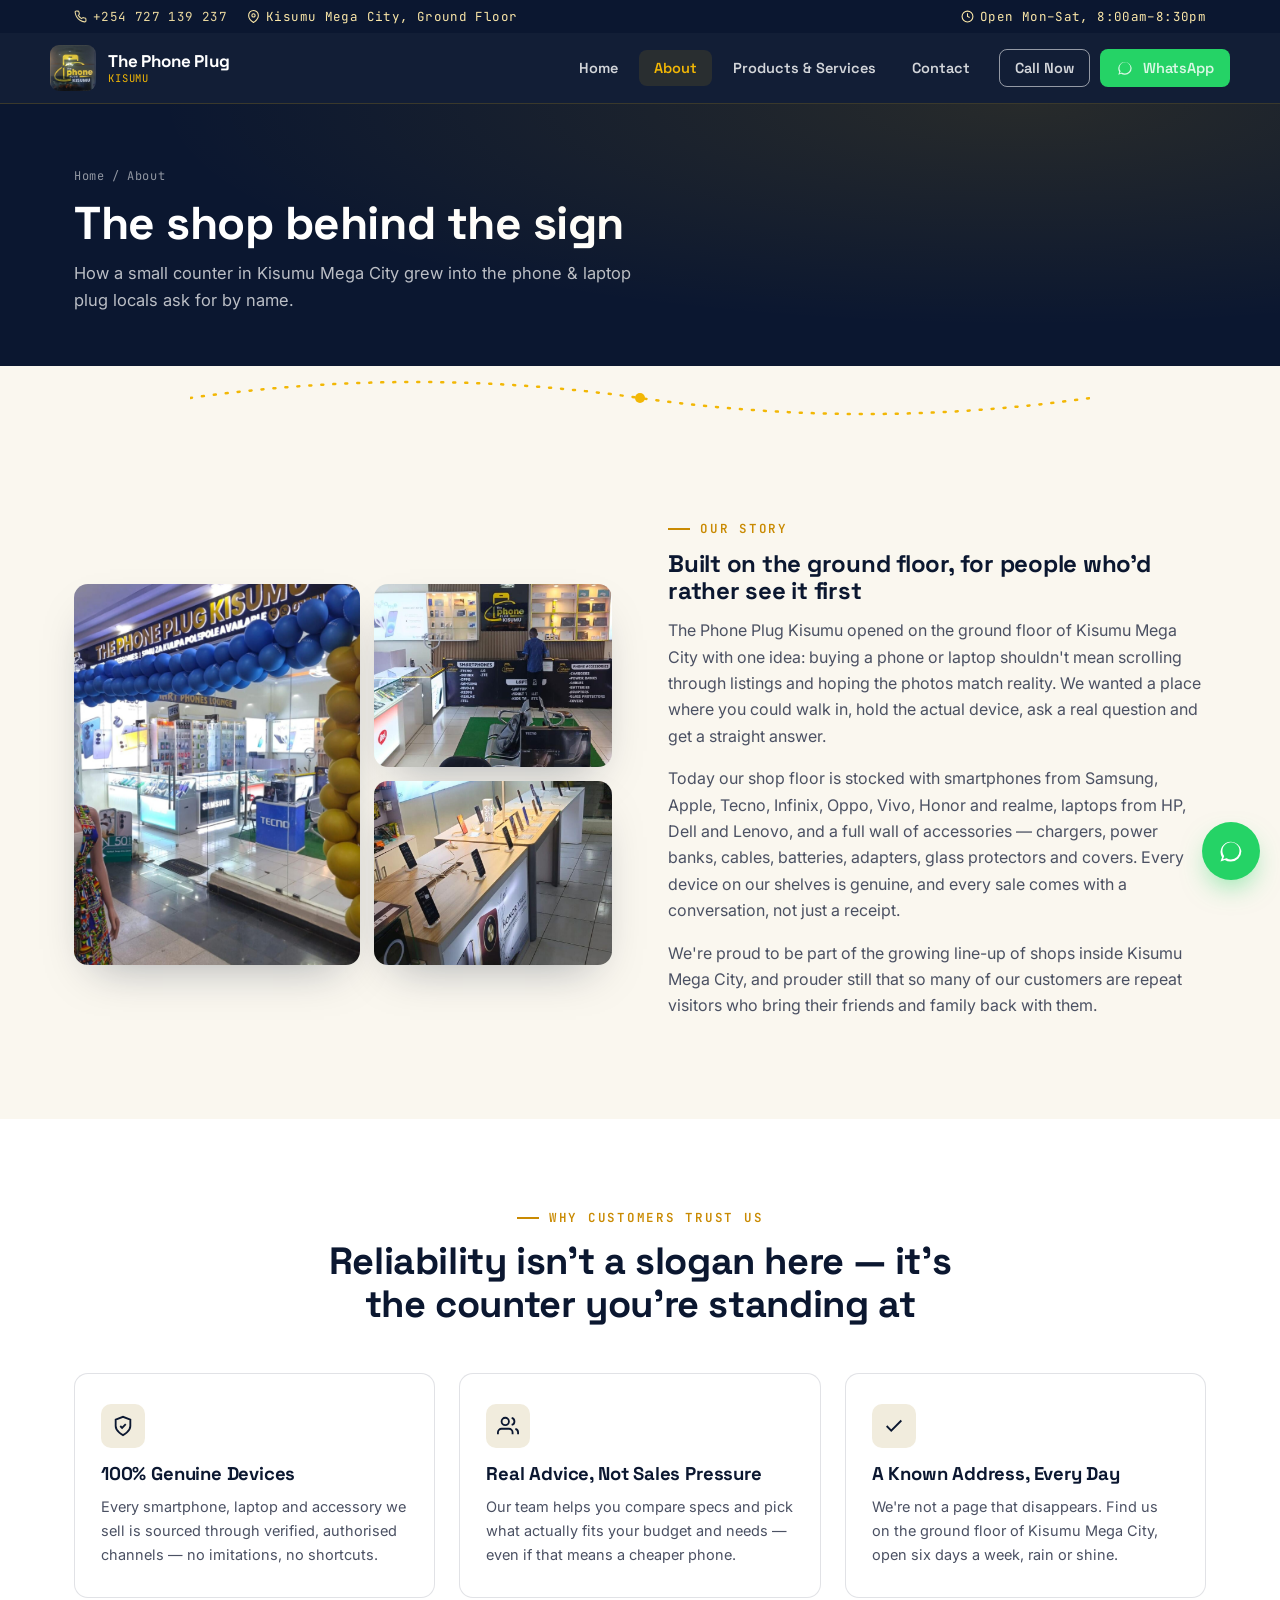
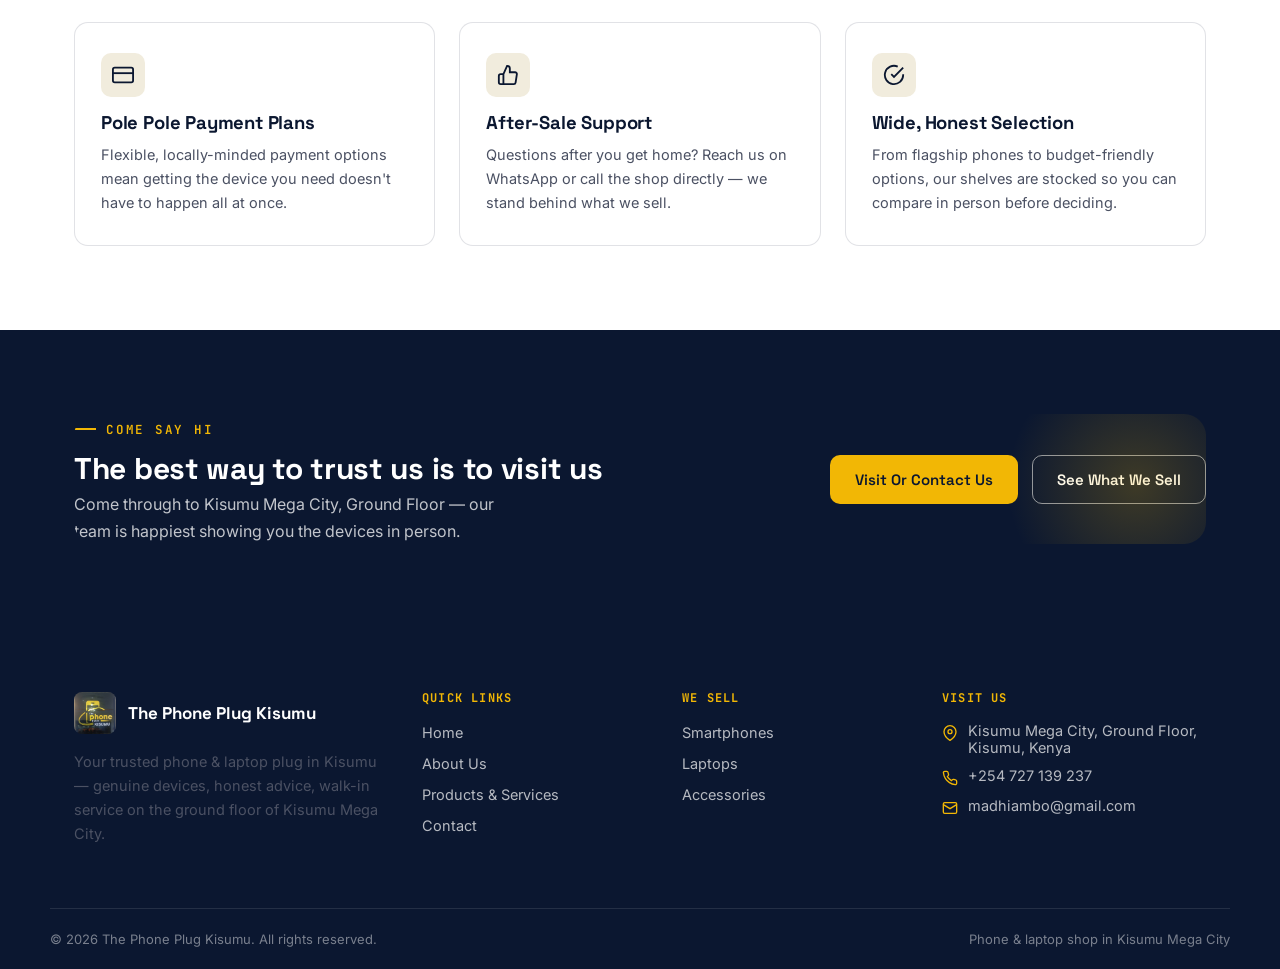
==== thephoneplugkisumu/about.html @ caa9b865 "Add files via upload" ====
<!DOCTYPE html>
<html lang="en">
<head>
<meta charset="UTF-8">
<meta name="viewport" content="width=device-width, initial-scale=1.0">
<title>About Us | The Phone Plug Kisumu</title>
<meta name="description" content="Learn about The Phone Plug Kisumu — a trusted, walk-in phone and laptop shop on the ground floor of Kisumu Mega City, known for genuine devices and honest service.">
<link rel="icon" href="images/logo.jpg">
<link rel="stylesheet" href="css/styles.css">
</head>
<body>

<div class="topbar">
  <div class="container">
    <div class="topbar-links">
      <a href="tel:+254727139237" class="topbar-item">
        <svg viewBox="0 0 24 24" fill="none" stroke="currentColor" stroke-width="2"><path d="M22 16.92v3a2 2 0 0 1-2.18 2 19.79 19.79 0 0 1-8.63-3.07 19.5 19.5 0 0 1-6-6 19.79 19.79 0 0 1-3.07-8.67A2 2 0 0 1 4.11 2h3a2 2 0 0 1 2 1.72c.12.9.34 1.79.65 2.65a2 2 0 0 1-.45 2.11L8.09 9.91a16 16 0 0 0 6 6l1.43-1.22a2 2 0 0 1 2.11-.45c.86.31 1.75.53 2.65.65A2 2 0 0 1 22 16.92z"/></svg>
        +254 727 139 237
      </a>
      <span class="topbar-item">
        <svg viewBox="0 0 24 24" fill="none" stroke="currentColor" stroke-width="2"><path d="M21 10c0 7-9 13-9 13s-9-6-9-13a9 9 0 0 1 18 0z"/><circle cx="12" cy="10" r="3"/></svg>
        Kisumu Mega City, Ground Floor
      </span>
    </div>
    <div class="topbar-links">
      <span class="topbar-item">
        <svg viewBox="0 0 24 24" fill="none" stroke="currentColor" stroke-width="2"><circle cx="12" cy="12" r="10"/><polyline points="12 6 12 12 16 14"/></svg>
        Open Mon–Sat, 8:00am–8:30pm
      </span>
    </div>
  </div>
</div>

<header class="site-header">
  <div class="container nav-wrap">
    <a href="index.html" class="brand">
      <img src="images/logo.jpg" alt="The Phone Plug Kisumu logo">
      <span class="brand-text">
        <strong>The Phone Plug</strong>
        <span>Kisumu</span>
      </span>
    </a>
    <nav class="main-nav">
      <a href="index.html">Home</a>
      <a href="about.html" class="active">About</a>
      <a href="products.html">Products &amp; Services</a>
      <a href="contact.html">Contact</a>
      <div class="nav-cta">
        <a href="tel:+254727139237" class="btn btn-outline btn-sm">Call Now</a>
        <a href="https://wa.me/254727139237?text=Hello%20The%20Phone%20Plug%20Kisumu%2C%20I%27d%20like%20to%20know%20more" class="btn btn-whatsapp btn-sm" target="_blank" rel="noopener">
          <svg viewBox="0 0 24 24" fill="currentColor"><path d="M17.6 6.32A8.86 8.86 0 0 0 12 4a8.9 8.9 0 0 0-7.7 13.36L3 21l3.75-1.28A8.9 8.9 0 0 0 12 21a8.9 8.9 0 0 0 8.9-8.9 8.86 8.86 0 0 0-3.3-5.78zM12 19.3a7.3 7.3 0 0 1-3.73-1.02l-.27-.16-2.78.95.93-2.7-.18-.28A7.34 7.34 0 1 1 19.3 12 7.35 7.35 0 0 1 12 19.3z"/></svg>
          WhatsApp
        </a>
      </div>
    </nav>
    <button class="nav-toggle" aria-label="Toggle menu" aria-expanded="false">
      <svg viewBox="0 0 24 24" fill="none" stroke="currentColor" stroke-width="2"><line x1="3" y1="6" x2="21" y2="6"/><line x1="3" y1="12" x2="21" y2="12"/><line x1="3" y1="18" x2="21" y2="18"/></svg>
    </button>
  </div>
</header>

<div class="page-hero">
  <div class="container">
    <div class="breadcrumb"><a href="index.html">Home</a> / About</div>
    <h1>The shop behind the sign</h1>
    <p>How a small counter in Kisumu Mega City grew into the phone &amp; laptop plug locals ask for by name.</p>
  </div>
</div>

<div class="cable-divider" aria-hidden="true">
  <svg viewBox="0 0 900 64" preserveAspectRatio="none">
    <path class="wire" d="M0 32 Q225 0 450 32 T900 32"/>
    <circle class="node" cx="450" cy="32" r="5"/>
  </svg>
</div>

<!-- ============ OUR STORY ============ -->
<section class="section-cream">
  <div class="container story-grid">
    <div class="story-photos">
      <img class="tall" src="images/hero-13.jpg" alt="The Phone Plug Kisumu storefront in Kisumu Mega City">
      <img class="short" src="images/shop-16.jpg" alt="Staff member assisting a customer at the accessories counter">
      <img class="short" src="images/shop-4.jpg" alt="Phone display counter with the latest Oppo models">
    </div>
    <div>
      <span class="eyebrow">Our Story</span>
      <h2>Built on the ground floor, for people who'd rather see it first</h2>
      <p>The Phone Plug Kisumu opened on the ground floor of Kisumu Mega City with one idea: buying a phone or laptop shouldn't mean scrolling through listings and hoping the photos match reality. We wanted a place where you could walk in, hold the actual device, ask a real question and get a straight answer.</p>
      <p>Today our shop floor is stocked with smartphones from Samsung, Apple, Tecno, Infinix, Oppo, Vivo, Honor and realme, laptops from HP, Dell and Lenovo, and a full wall of accessories — chargers, power banks, cables, batteries, adapters, glass protectors and covers. Every device on our shelves is genuine, and every sale comes with a conversation, not just a receipt.</p>
      <p>We're proud to be part of the growing line-up of shops inside Kisumu Mega City, and prouder still that so many of our customers are repeat visitors who bring their friends and family back with them.</p>
    </div>
  </div>
</section>

<!-- ============ WHY TRUST US ============ -->
<section class="section-white">
  <div class="container">
    <div class="section-head center">
      <span class="eyebrow" style="justify-content:center;">Why Customers Trust Us</span>
      <h2>Reliability isn't a slogan here — it's the counter you're standing at</h2>
    </div>
    <div class="trust-grid">
      <div class="trust-card">
        <div class="icon-box">
          <svg viewBox="0 0 24 24" fill="none" stroke="currentColor" stroke-width="2"><path d="M12 22s8-4 8-10V5l-8-3-8 3v7c0 6 8 10 8 10z"/><polyline points="9 12 11 14 15 10"/></svg>
        </div>
        <h3>100% Genuine Devices</h3>
        <p>Every smartphone, laptop and accessory we sell is sourced through verified, authorised channels — no imitations, no shortcuts.</p>
      </div>
      <div class="trust-card">
        <div class="icon-box">
          <svg viewBox="0 0 24 24" fill="none" stroke="currentColor" stroke-width="2"><path d="M17 21v-2a4 4 0 0 0-4-4H5a4 4 0 0 0-4 4v2"/><circle cx="9" cy="7" r="4"/><path d="M23 21v-2a4 4 0 0 0-3-3.87"/><path d="M16 3.13a4 4 0 0 1 0 7.75"/></svg>
        </div>
        <h3>Real Advice, Not Sales Pressure</h3>
        <p>Our team helps you compare specs and pick what actually fits your budget and needs — even if that means a cheaper phone.</p>
      </div>
      <div class="trust-card">
        <div class="icon-box">
          <svg viewBox="0 0 24 24" fill="none" stroke="currentColor" stroke-width="2"><path d="M20 6 9 17l-5-5"/></svg>
        </div>
        <h3>A Known Address, Every Day</h3>
        <p>We're not a page that disappears. Find us on the ground floor of Kisumu Mega City, open six days a week, rain or shine.</p>
      </div>
      <div class="trust-card">
        <div class="icon-box">
          <svg viewBox="0 0 24 24" fill="none" stroke="currentColor" stroke-width="2"><rect x="1" y="4" width="22" height="16" rx="2"/><line x1="1" y1="10" x2="23" y2="10"/></svg>
        </div>
        <h3>Pole Pole Payment Plans</h3>
        <p>Flexible, locally-minded payment options mean getting the device you need doesn't have to happen all at once.</p>
      </div>
      <div class="trust-card">
        <div class="icon-box">
          <svg viewBox="0 0 24 24" fill="none" stroke="currentColor" stroke-width="2"><path d="M14 9V5a3 3 0 0 0-3-3l-4 9v11h11.28a2 2 0 0 0 2-1.7l1.38-9a2 2 0 0 0-2-2.3H14z"/><path d="M7 22H4a2 2 0 0 1-2-2v-7a2 2 0 0 1 2-2h3"/></svg>
        </div>
        <h3>After-Sale Support</h3>
        <p>Questions after you get home? Reach us on WhatsApp or call the shop directly — we stand behind what we sell.</p>
      </div>
      <div class="trust-card">
        <div class="icon-box">
          <svg viewBox="0 0 24 24" fill="none" stroke="currentColor" stroke-width="2"><path d="M22 11.08V12a10 10 0 1 1-5.93-9.14"/><polyline points="22 4 12 14.01 9 11.01"/></svg>
        </div>
        <h3>Wide, Honest Selection</h3>
        <p>From flagship phones to budget-friendly options, our shelves are stocked so you can compare in person before deciding.</p>
      </div>
    </div>
  </div>
</section>

<!-- ============ GALLERY STRIP TEASER ============ -->
<section class="section-navy">
  <div class="container">
    <div class="cta-banner" style="background:none;padding:0;">
      <div>
        <span class="eyebrow on-dark">Come Say Hi</span>
        <h2>The best way to trust us is to visit us</h2>
        <p>Come through to Kisumu Mega City, Ground Floor — our team is happiest showing you the devices in person.</p>
      </div>
      <div class="cta-row">
        <a href="contact.html" class="btn btn-gold">Visit Or Contact Us</a>
        <a href="products.html" class="btn btn-outline">See What We Sell</a>
      </div>
    </div>
  </div>
</section>

<footer>
  <div class="container footer-grid">
    <div>
      <div class="footer-brand">
        <img src="images/logo.jpg" alt="The Phone Plug Kisumu logo">
        <strong>The Phone Plug Kisumu</strong>
      </div>
      <p style="max-width:36ch;font-size:14.5px;">Your trusted phone &amp; laptop plug in Kisumu — genuine devices, honest advice, walk-in service on the ground floor of Kisumu Mega City.</p>
    </div>
    <div class="footer-col">
      <h4>Quick Links</h4>
      <ul>
        <li><a href="index.html">Home</a></li>
        <li><a href="about.html">About Us</a></li>
        <li><a href="products.html">Products &amp; Services</a></li>
        <li><a href="contact.html">Contact</a></li>
      </ul>
    </div>
    <div class="footer-col">
      <h4>We Sell</h4>
      <ul>
        <li><a href="products.html#smartphones">Smartphones</a></li>
        <li><a href="products.html#laptops">Laptops</a></li>
        <li><a href="products.html#accessories">Accessories</a></li>
      </ul>
    </div>
    <div class="footer-col">
      <h4>Visit Us</h4>
      <ul>
        <li class="contact-line">
          <svg viewBox="0 0 24 24" fill="none" stroke="currentColor" stroke-width="2"><path d="M21 10c0 7-9 13-9 13s-9-6-9-13a9 9 0 0 1 18 0z"/><circle cx="12" cy="10" r="3"/></svg>
          Kisumu Mega City, Ground Floor, Kisumu, Kenya
        </li>
        <li class="contact-line">
          <svg viewBox="0 0 24 24" fill="none" stroke="currentColor" stroke-width="2"><path d="M22 16.92v3a2 2 0 0 1-2.18 2 19.79 19.79 0 0 1-8.63-3.07 19.5 19.5 0 0 1-6-6 19.79 19.79 0 0 1-3.07-8.67A2 2 0 0 1 4.11 2h3a2 2 0 0 1 2 1.72c.12.9.34 1.79.65 2.65a2 2 0 0 1-.45 2.11L8.09 9.91a16 16 0 0 0 6 6l1.43-1.22a2 2 0 0 1 2.11-.45c.86.31 1.75.53 2.65.65A2 2 0 0 1 22 16.92z"/></svg>
          +254 727 139 237
        </li>
        <li class="contact-line">
          <svg viewBox="0 0 24 24" fill="none" stroke="currentColor" stroke-width="2"><rect x="2" y="4" width="20" height="16" rx="2"/><path d="m2 7 10 6 10-6"/></svg>
          madhiambo@gmail.com
        </li>
      </ul>
    </div>
  </div>
  <div class="container footer-bottom">
    <span>© 2026 The Phone Plug Kisumu. All rights reserved.</span>
    <span>Phone &amp; laptop shop in Kisumu Mega City</span>
  </div>
</footer>

<a href="https://wa.me/254727139237?text=Hello%20The%20Phone%20Plug%20Kisumu%2C%20I%27d%20like%20to%20know%20more" class="float-wa" target="_blank" rel="noopener" aria-label="Chat on WhatsApp">
  <svg viewBox="0 0 24 24" fill="currentColor"><path d="M17.6 6.32A8.86 8.86 0 0 0 12 4a8.9 8.9 0 0 0-7.7 13.36L3 21l3.75-1.28A8.9 8.9 0 0 0 12 21a8.9 8.9 0 0 0 8.9-8.9 8.86 8.86 0 0 0-3.3-5.78zM12 19.3a7.3 7.3 0 0 1-3.73-1.02l-.27-.16-2.78.95.93-2.7-.18-.28A7.34 7.34 0 1 1 19.3 12 7.35 7.35 0 0 1 12 19.3z"/></svg>
</a>

<script src="js/main.js"></script>
</body>
</html>
---- thephoneplugkisumu/css/styles.css ----
/* ============================================================
   THE PHONE PLUG KISUMU — stylesheet
   Palette:  --navy #0B1730 (deep, signage bg)  --navy-2 #142348 (raised panels)
             --gold #F2B705 (brand gold from signage)  --gold-deep #C98A02 (hover)
             --cream #FAF7EF (light section bg)  --ink #17181C (body text)
             --whatsapp #25D366 (recognised action colour, WhatsApp only)
   Type:     Display  = "Space Grotesk"  (headings, geometric, tech-forward)
             Body     = "Inter"          (readable body copy)
             Utility  = "JetBrains Mono" (spec tags, eyebrows, category labels)
   Signature: a dashed "charging cable" line that plugs one section into the next —
              a visual pun on "The Phone Plug".
   ============================================================ */

@import url('https://fonts.googleapis.com/css2?family=Space+Grotesk:wght@500;600;700&family=Inter:wght@400;500;600;700&family=JetBrains+Mono:wght@500;600&display=swap');

:root{
  --navy:#0B1730;
  --navy-2:#142348;
  --navy-3:#1B2C56;
  --gold:#F2B705;
  --gold-deep:#C98A02;
  --gold-soft:#FCE8A8;
  --cream:#FAF7EF;
  --cream-2:#F1ECDD;
  --ink:#17181C;
  --ink-soft:#4B5163;
  --white:#FFFFFF;
  --whatsapp:#25D366;
  --whatsapp-deep:#1DA851;
  --line:rgba(11,23,48,0.12);
  --shadow:0 20px 45px -20px rgba(11,23,48,0.35);
  --radius:14px;
  --radius-sm:8px;
  --maxw:1180px;
}

*,*::before,*::after{box-sizing:border-box;}
html{scroll-behavior:smooth;}
body{
  margin:0;
  font-family:'Inter',system-ui,-apple-system,sans-serif;
  color:var(--ink);
  background:var(--cream);
  -webkit-font-smoothing:antialiased;
  overflow-x:hidden;
}
img{max-width:100%;display:block;}
a{color:inherit;text-decoration:none;}
ul{margin:0;padding:0;list-style:none;}
h1,h2,h3,h4{
  font-family:'Space Grotesk',sans-serif;
  margin:0 0 .5em;
  line-height:1.12;
  letter-spacing:-0.01em;
  color:var(--navy);
}
p{margin:0 0 1em;color:var(--ink-soft);line-height:1.65;}
.container{max-width:var(--maxw);margin:0 auto;padding:0 24px;}
:focus-visible{outline:3px solid var(--gold);outline-offset:2px;}

@media (prefers-reduced-motion: reduce){
  *{animation-duration:0.01ms !important;animation-iteration-count:1 !important;transition-duration:0.01ms !important;scroll-behavior:auto !important;}
}

/* -------------------- Eyebrow / utility label -------------------- */
.eyebrow{
  font-family:'JetBrains Mono',monospace;
  font-size:12.5px;
  font-weight:600;
  letter-spacing:.14em;
  text-transform:uppercase;
  color:var(--gold-deep);
  display:inline-flex;
  align-items:center;
  gap:10px;
  margin-bottom:14px;
}
.eyebrow::before{
  content:"";
  width:22px;height:2px;
  background:var(--gold-deep);
  display:inline-block;
}
.eyebrow.on-dark{color:var(--gold);}
.eyebrow.on-dark::before{background:var(--gold);}

/* -------------------- Buttons -------------------- */
.btn{
  display:inline-flex;
  align-items:center;
  justify-content:center;
  gap:9px;
  font-family:'Space Grotesk',sans-serif;
  font-weight:600;
  font-size:15px;
  padding:14px 24px;
  border-radius:10px;
  border:1.5px solid transparent;
  cursor:pointer;
  transition:transform .16s ease, box-shadow .16s ease, background .16s ease, color .16s ease, border-color .16s ease;
  white-space:nowrap;
}
.btn svg{width:18px;height:18px;flex:none;}
.btn:hover{transform:translateY(-2px);}
.btn:active{transform:translateY(0);}
.btn-gold{background:var(--gold);color:var(--navy);}
.btn-gold:hover{background:var(--gold-deep);box-shadow:0 10px 24px -8px rgba(242,183,5,0.55);}
.btn-whatsapp{background:var(--whatsapp);color:#fff;}
.btn-whatsapp:hover{background:var(--whatsapp-deep);box-shadow:0 10px 24px -8px rgba(37,211,102,0.55);}
.btn-outline{background:transparent;color:var(--white);border-color:rgba(255,255,255,0.55);}
.btn-outline:hover{background:rgba(255,255,255,0.12);border-color:#fff;}
.btn-outline-navy{background:transparent;color:var(--navy);border-color:var(--navy);}
.btn-outline-navy:hover{background:var(--navy);color:#fff;}
.btn-block{width:100%;}
.btn-sm{padding:10px 18px;font-size:13.5px;}

.cta-row{display:flex;flex-wrap:wrap;gap:14px;}

/* -------------------- Top bar -------------------- */
.topbar{
  background:var(--navy);
  color:var(--gold-soft);
  font-family:'JetBrains Mono',monospace;
  font-size:12.5px;
  letter-spacing:.03em;
}
.topbar .container{
  display:flex;
  align-items:center;
  justify-content:space-between;
  padding-top:8px;
  padding-bottom:8px;
  gap:12px;
  flex-wrap:wrap;
}
.topbar a{opacity:.92;transition:opacity .15s;}
.topbar a:hover{opacity:1;color:var(--gold);}
.topbar-links{display:flex;gap:20px;flex-wrap:wrap;}
.topbar-item{display:inline-flex;align-items:center;gap:6px;}
.topbar-item svg{width:13px;height:13px;}

/* -------------------- Header / nav -------------------- */
header.site-header{
  position:sticky;top:0;z-index:100;
  background:rgba(11,23,48,0.97);
  backdrop-filter:blur(6px);
  border-bottom:1px solid rgba(242,183,5,0.18);
}
.nav-wrap{
  display:flex;align-items:center;justify-content:space-between;
  padding:12px 0;
}
.brand{display:flex;align-items:center;gap:12px;}
.brand img{width:46px;height:46px;border-radius:9px;object-fit:cover;}
.brand-text{display:flex;flex-direction:column;line-height:1.15;}
.brand-text strong{
  font-family:'Space Grotesk',sans-serif;
  color:#fff;font-size:17px;font-weight:700;letter-spacing:-0.01em;
}
.brand-text span{
  font-family:'JetBrains Mono',monospace;
  color:var(--gold);font-size:10.5px;letter-spacing:.08em;text-transform:uppercase;
}
nav.main-nav{display:flex;align-items:center;gap:6px;}
nav.main-nav a{
  color:rgba(255,255,255,0.82);
  font-family:'Space Grotesk',sans-serif;
  font-weight:600;font-size:14.5px;
  padding:9px 15px;border-radius:8px;
  transition:background .15s, color .15s;
}
nav.main-nav a:hover{background:rgba(255,255,255,0.08);color:#fff;}
nav.main-nav a.active{color:var(--gold);background:rgba(242,183,5,0.1);}
.nav-cta{display:flex;align-items:center;gap:10px;margin-left:8px;}
.nav-toggle{
  display:none;background:none;border:1px solid rgba(255,255,255,0.25);
  border-radius:8px;width:42px;height:42px;color:#fff;cursor:pointer;
  align-items:center;justify-content:center;
}
.nav-toggle svg{width:20px;height:20px;}

@media (max-width:920px){
  .topbar{display:none;}
  nav.main-nav{
    position:fixed;inset:64px 0 0 0;background:var(--navy);
    flex-direction:column;align-items:stretch;padding:14px;gap:2px;
    transform:translateY(-12px);opacity:0;pointer-events:none;
    transition:opacity .2s ease, transform .2s ease;
    overflow-y:auto;
  }
  nav.main-nav.open{opacity:1;transform:translateY(0);pointer-events:auto;}
  nav.main-nav a{padding:14px 12px;font-size:16px;border-bottom:1px solid rgba(255,255,255,0.06);}
  .nav-cta{
    margin:14px 12px 0;flex-direction:column;align-items:stretch;
  }
  .nav-toggle{display:inline-flex;}
}

/* -------------------- Hero (homepage) -------------------- */
.hero{
  position:relative;
  min-height:640px;
  display:flex;align-items:flex-end;
  overflow:hidden;
  color:#fff;
}
.hero-slides{position:absolute;inset:0;}
.hero-slide{
  position:absolute;inset:0;
  background-size:cover;background-position:center 30%;
  opacity:0;transition:opacity 1.4s ease;
}
.hero-slide.active{opacity:1;}
.hero::before{
  content:"";position:absolute;inset:0;
  background:
    linear-gradient(180deg, rgba(11,23,48,0.55) 0%, rgba(11,23,48,0.35) 35%, rgba(11,23,48,0.92) 100%);
  z-index:1;
}
.hero-inner{position:relative;z-index:2;padding:100px 0 56px;width:100%;}
.hero-badge{
  display:inline-flex;align-items:center;gap:8px;
  background:rgba(242,183,5,0.14);border:1px solid rgba(242,183,5,0.5);
  color:var(--gold);font-family:'JetBrains Mono',monospace;font-size:12px;
  letter-spacing:.1em;text-transform:uppercase;
  padding:7px 14px;border-radius:100px;margin-bottom:22px;
}
.hero-badge svg{width:13px;height:13px;}
.hero h1{
  color:#fff;font-size:clamp(34px,5.4vw,60px);
  max-width:15ch;margin-bottom:16px;
}
.hero h1 em{color:var(--gold);font-style:normal;}
.hero p.lead{
  color:rgba(255,255,255,0.86);font-size:17.5px;max-width:52ch;margin-bottom:30px;
}
.hero-dots{
  position:relative;z-index:2;display:flex;gap:8px;
  padding-bottom:26px;
}
.hero-dots button{
  width:26px;height:4px;border-radius:3px;border:none;
  background:rgba(255,255,255,0.35);cursor:pointer;padding:0;transition:background .2s;
}
.hero-dots button.active{background:var(--gold);}

/* -------------------- Sections generic -------------------- */
section{padding:84px 0;}
.section-cream{background:var(--cream);}
.section-navy{background:var(--navy);color:#fff;}
.section-navy h2{color:#fff;}
.section-navy p{color:rgba(255,255,255,0.72);}
.section-white{background:#fff;}
.section-head{max-width:640px;margin-bottom:48px;}
.section-head.center{margin-left:auto;margin-right:auto;text-align:center;}
.section-head h2{font-size:clamp(26px,3.4vw,38px);}

/* -------------------- Signature: plug-cable divider -------------------- */
.cable-divider{
  position:relative;height:64px;
  display:flex;align-items:center;justify-content:center;
  overflow:hidden;
}
.cable-divider svg{width:100%;height:100%;max-width:900px;}
.cable-divider .wire{
  fill:none;stroke:var(--gold);stroke-width:2.5;stroke-dasharray:2 10;stroke-linecap:round;
}
.cable-divider .node{fill:var(--gold);}

/* -------------------- Intro / about-on-home -------------------- */
.intro-grid{
  display:grid;grid-template-columns:1.1fr .9fr;gap:56px;align-items:center;
}
.intro-photo{
  position:relative;border-radius:var(--radius);overflow:hidden;box-shadow:var(--shadow);
  aspect-ratio:4/3;
}
.intro-photo img{width:100%;height:100%;object-fit:cover;}
.intro-photo-tag{
  position:absolute;left:16px;bottom:16px;
  background:rgba(11,23,48,0.85);color:var(--gold);
  font-family:'JetBrains Mono',monospace;font-size:11.5px;letter-spacing:.06em;
  padding:8px 12px;border-radius:8px;text-transform:uppercase;
}
.stat-row{display:flex;gap:28px;margin-top:26px;}
.stat b{
  display:block;font-family:'Space Grotesk',sans-serif;color:var(--navy);
  font-size:26px;font-weight:700;
}
.stat span{font-family:'JetBrains Mono',monospace;font-size:11.5px;color:var(--ink-soft);letter-spacing:.04em;text-transform:uppercase;}

/* -------------------- Brand marquee -------------------- */
.brand-strip{
  background:var(--navy-2);
  border-top:1px solid rgba(242,183,5,0.15);
  border-bottom:1px solid rgba(242,183,5,0.15);
  padding:26px 0;overflow:hidden;
}
.brand-track{
  display:flex;gap:0;width:max-content;
  animation:scrollBrands 26s linear infinite;
}
.brand-track span{
  font-family:'Space Grotesk',sans-serif;font-weight:700;font-size:21px;
  color:rgba(255,255,255,0.55);padding:0 34px;white-space:nowrap;
  display:flex;align-items:center;gap:34px;
}
.brand-track span::after{content:"·";color:var(--gold);opacity:.6;}
@keyframes scrollBrands{
  from{transform:translateX(0);}
  to{transform:translateX(-50%);}
}

/* -------------------- Offer cards -------------------- */
.offer-grid{display:grid;grid-template-columns:repeat(3,1fr);gap:24px;}
.offer-card{
  background:#fff;border-radius:var(--radius);overflow:hidden;
  border:1px solid var(--line);
  transition:transform .2s ease, box-shadow .2s ease;
  display:flex;flex-direction:column;
}
.offer-card:hover{transform:translateY(-6px);box-shadow:var(--shadow);}
.offer-photo{aspect-ratio:4/3;overflow:hidden;}
.offer-photo img{width:100%;height:100%;object-fit:cover;transition:transform .5s ease;}
.offer-card:hover .offer-photo img{transform:scale(1.06);}
.offer-body{padding:24px;flex:1;display:flex;flex-direction:column;}
.offer-body h3{font-size:20px;margin-bottom:8px;}
.offer-tags{display:flex;flex-wrap:wrap;gap:8px;margin-top:auto;padding-top:14px;}
.offer-tags span{
  font-family:'JetBrains Mono',monospace;font-size:11px;letter-spacing:.03em;
  background:var(--cream-2);color:var(--navy);padding:5px 10px;border-radius:6px;
}

/* -------------------- Accessories slideshow -------------------- */
.acc-slideshow{position:relative;}
.acc-slide{
  position:absolute;inset:0;
  background-size:cover;background-position:center;
  opacity:0;transition:opacity 1s ease;
}
.acc-slide.active{opacity:1;}
.acc-slide-dots{
  position:absolute;left:16px;bottom:16px;z-index:3;
  display:flex;gap:6px;
}
.acc-slideshow .intro-photo-tag{z-index:3;}
.acc-slide-dots button{
  width:7px;height:7px;border-radius:50%;border:none;
  background:rgba(255,255,255,0.45);cursor:pointer;padding:0;transition:background .2s, width .2s;
}
.acc-slide-dots button.active{background:var(--gold);width:18px;border-radius:4px;}

/* -------------------- Location highlight -------------------- */
.location-block{
  display:grid;grid-template-columns:1fr 1fr;
  border-radius:20px;overflow:hidden;box-shadow:var(--shadow);
}
.location-info{
  background:var(--navy);color:#fff;padding:52px 44px;
  display:flex;flex-direction:column;justify-content:center;
}
.location-info h2{color:#fff;}
.location-list{margin:24px 0 30px;display:flex;flex-direction:column;gap:16px;}
.location-list li{
  display:flex;gap:14px;align-items:flex-start;
  font-size:15px;color:rgba(255,255,255,0.85);
}
.location-list svg{width:20px;height:20px;flex:none;color:var(--gold);margin-top:2px;}
.location-list b{color:#fff;display:block;font-family:'Space Grotesk',sans-serif;font-size:14.5px;margin-bottom:2px;}
.location-map{min-height:340px;position:relative;}
.location-map iframe{width:100%;height:100%;min-height:340px;border:0;filter:grayscale(0.15) contrast(1.05);}

@media (max-width:860px){
  .location-block{grid-template-columns:1fr;}
  .location-map{min-height:280px;}
}

/* -------------------- Gallery -------------------- */
.gallery-grid{
  display:grid;
  grid-template-columns:repeat(4,1fr);
  grid-auto-rows:150px;
  gap:14px;
}
.gallery-grid a{
  border-radius:10px;overflow:hidden;position:relative;display:block;
}
.gallery-grid img{width:100%;height:100%;object-fit:cover;transition:transform .4s ease;}
.gallery-grid a:hover img{transform:scale(1.08);}
.gallery-grid a::after{
  content:"";position:absolute;inset:0;
  background:linear-gradient(180deg, transparent 55%, rgba(11,23,48,0.55) 100%);
  opacity:0;transition:opacity .25s;
}
.gallery-grid a:hover::after{opacity:1;}
.g-tall{grid-row:span 2;}
.g-wide{grid-column:span 2;}

@media (max-width:760px){
  .gallery-grid{grid-template-columns:repeat(2,1fr);grid-auto-rows:130px;}
  .g-wide{grid-column:span 2;}
}

/* -------------------- FAQ -------------------- */
.faq-list{max-width:760px;margin:0 auto;}
.faq-item{border-bottom:1px solid var(--line);}
.faq-q{
  display:flex;align-items:center;justify-content:space-between;
  width:100%;background:none;border:none;text-align:left;cursor:pointer;
  padding:22px 4px;font-family:'Space Grotesk',sans-serif;font-weight:600;font-size:16.5px;
  color:var(--navy);gap:16px;
}
.faq-q svg{width:20px;height:20px;flex:none;transition:transform .25s;color:var(--gold-deep);}
.faq-item.open .faq-q svg{transform:rotate(45deg);}
.faq-a{max-height:0;overflow:hidden;transition:max-height .3s ease;}
.faq-item.open .faq-a{max-height:220px;}
.faq-a p{padding:0 4px 22px;}

/* -------------------- CTA banner -------------------- */
.cta-banner{
  background:linear-gradient(120deg, var(--navy) 0%, var(--navy-3) 100%);
  border-radius:22px;padding:56px 44px;
  display:flex;align-items:center;justify-content:space-between;gap:30px;flex-wrap:wrap;
  color:#fff;position:relative;overflow:hidden;
}
.cta-banner::before{
  content:"";position:absolute;right:-60px;top:-60px;width:260px;height:260px;
  background:radial-gradient(circle, rgba(242,183,5,0.22) 0%, transparent 70%);
}
.cta-banner h2{color:#fff;margin-bottom:6px;font-size:clamp(22px,3vw,30px);}
.cta-banner p{color:rgba(255,255,255,0.75);margin-bottom:0;max-width:44ch;}

/* -------------------- Footer -------------------- */
footer{background:var(--navy);color:rgba(255,255,255,0.7);padding-top:64px;}
.footer-grid{
  display:grid;grid-template-columns:1.4fr 1fr 1fr 1.2fr;gap:40px;
  padding-bottom:48px;border-bottom:1px solid rgba(255,255,255,0.1);
}
.footer-brand{display:flex;align-items:center;gap:12px;margin-bottom:16px;}
.footer-brand img{width:42px;height:42px;border-radius:8px;}
.footer-brand strong{font-family:'Space Grotesk',sans-serif;color:#fff;font-size:17px;}
.footer-col h4{
  font-family:'JetBrains Mono',monospace;color:var(--gold);
  font-size:12px;letter-spacing:.1em;text-transform:uppercase;margin-bottom:16px;
}
.footer-col ul{display:flex;flex-direction:column;gap:11px;}
.footer-col a{font-size:14.5px;transition:color .15s;}
.footer-col a:hover{color:var(--gold);}
.footer-col .contact-line{display:flex;gap:10px;align-items:flex-start;font-size:14.5px;}
.footer-col .contact-line svg{width:16px;height:16px;flex:none;margin-top:3px;color:var(--gold);}
.footer-bottom{
  display:flex;justify-content:space-between;align-items:center;
  padding:22px 0;font-size:13px;color:rgba(255,255,255,0.45);flex-wrap:wrap;gap:10px;
}
.footer-bottom a{color:rgba(255,255,255,0.6);}

/* -------------------- Floating WhatsApp -------------------- */
.float-wa{
  position:fixed;right:20px;bottom:20px;z-index:200;
  width:58px;height:58px;border-radius:50%;
  background:var(--whatsapp);color:#fff;
  display:flex;align-items:center;justify-content:center;
  box-shadow:0 12px 28px -8px rgba(37,211,102,0.6);
  transition:transform .2s ease;
}
.float-wa:hover{transform:scale(1.08);}
.float-wa svg{width:28px;height:28px;}

/* -------------------- Page hero (inner pages) -------------------- */
.page-hero{
  background:var(--navy);color:#fff;padding:64px 0 52px;
  position:relative;overflow:hidden;
}
.page-hero::after{
  content:"";position:absolute;inset:0;
  background:radial-gradient(ellipse at 80% 0%, rgba(242,183,5,0.12) 0%, transparent 60%);
}
.page-hero .container{position:relative;}
.breadcrumb{
  font-family:'JetBrains Mono',monospace;font-size:12px;letter-spacing:.05em;
  color:rgba(255,255,255,0.55);margin-bottom:14px;
}
.breadcrumb a:hover{color:var(--gold);}
.page-hero h1{color:#fff;font-size:clamp(30px,4.4vw,46px);margin-bottom:10px;max-width:20ch;}
.page-hero p{color:rgba(255,255,255,0.72);max-width:56ch;font-size:16.5px;margin-bottom:0;}

/* -------------------- About page -------------------- */
.story-grid{display:grid;grid-template-columns:1fr 1fr;gap:56px;align-items:center;}
.story-photos{display:grid;grid-template-columns:1.2fr 1fr;gap:14px;}
.story-photos img{border-radius:14px;object-fit:cover;width:100%;height:100%;box-shadow:var(--shadow);}
.story-photos .tall{grid-row:span 2;aspect-ratio:3/4;}
.story-photos .short{aspect-ratio:4/3;}

.trust-grid{display:grid;grid-template-columns:repeat(3,1fr);gap:24px;}
.trust-card{
  background:#fff;border:1px solid var(--line);border-radius:var(--radius);
  padding:30px 26px;
}
.trust-card .num{
  font-family:'JetBrains Mono',monospace;color:var(--gold-deep);font-size:12px;
  letter-spacing:.08em;margin-bottom:14px;display:block;
}
.trust-card h3{font-size:18.5px;margin-bottom:10px;}
.trust-card p{font-size:14.5px;margin-bottom:0;}
.icon-box{
  width:44px;height:44px;border-radius:10px;background:var(--cream-2);
  display:flex;align-items:center;justify-content:center;margin-bottom:16px;
  color:var(--navy);
}
.icon-box svg{width:22px;height:22px;}

/* -------------------- Products page -------------------- */
.cat-tabs{display:flex;gap:10px;flex-wrap:wrap;margin-bottom:40px;}
.cat-tab{
  font-family:'Space Grotesk',sans-serif;font-weight:600;font-size:14px;
  padding:10px 18px;border-radius:100px;border:1.5px solid var(--line);
  background:#fff;color:var(--navy);cursor:pointer;transition:all .18s;
}
.cat-tab:hover{border-color:var(--gold);}
.cat-tab.active{background:var(--navy);border-color:var(--navy);color:var(--gold);}

.category-block{margin-bottom:76px;}
.category-head{
  display:flex;align-items:flex-end;justify-content:space-between;
  gap:20px;margin-bottom:30px;border-bottom:2px solid var(--line);padding-bottom:20px;flex-wrap:wrap;
}
.category-head h2{margin-bottom:6px;}
.category-head .eyebrow{margin-bottom:8px;}
.category-count{
  font-family:'JetBrains Mono',monospace;font-size:12px;color:var(--ink-soft);
  background:var(--cream-2);padding:6px 12px;border-radius:100px;
}

.product-grid{display:grid;grid-template-columns:repeat(4,1fr);gap:22px;}
.product-card{
  background:#fff;border:1px solid var(--line);border-radius:var(--radius);overflow:hidden;
  transition:transform .2s ease, box-shadow .2s ease;
}
.product-card:hover{transform:translateY(-5px);box-shadow:var(--shadow);}
.product-photo{aspect-ratio:1/1;overflow:hidden;background:var(--cream-2);}
.product-photo img{width:100%;height:100%;object-fit:cover;}
.product-info{padding:18px;}
.product-info .brand-tag{
  font-family:'JetBrains Mono',monospace;font-size:10.5px;letter-spacing:.06em;
  color:var(--gold-deep);text-transform:uppercase;margin-bottom:6px;display:block;
}
.product-info h4{font-size:15.5px;margin-bottom:4px;color:var(--navy);}
.product-info p{font-size:13px;margin-bottom:0;}

.accessory-grid{display:grid;grid-template-columns:repeat(4,1fr);gap:16px;}
.accessory-chip{
  background:#fff;border:1px solid var(--line);border-radius:12px;
  padding:20px 16px;text-align:center;transition:all .18s;
}
.accessory-chip:hover{border-color:var(--gold);transform:translateY(-3px);}
.accessory-chip .icon-box{margin:0 auto 12px;}
.accessory-chip span{font-family:'Space Grotesk',sans-serif;font-weight:600;font-size:14px;color:var(--navy);}

.note-box{
  background:var(--gold-soft);border:1px solid rgba(201,138,2,0.25);
  border-radius:12px;padding:18px 22px;display:flex;gap:14px;align-items:flex-start;
  margin-top:8px;
}
.note-box svg{width:20px;height:20px;flex:none;color:var(--gold-deep);margin-top:1px;}
.note-box p{margin-bottom:0;font-size:14px;color:#5c4a05;}

/* -------------------- Contact page -------------------- */
.contact-grid{display:grid;grid-template-columns:1fr 1.2fr;gap:48px;align-items:start;}
.contact-card{
  background:#fff;border:1px solid var(--line);border-radius:var(--radius);
  padding:26px;display:flex;gap:16px;align-items:flex-start;margin-bottom:16px;
}
.contact-card .icon-box{background:var(--navy);color:var(--gold);flex:none;}
.contact-card h4{font-size:15.5px;margin-bottom:4px;}
.contact-card p{margin-bottom:0;font-size:14.5px;}
.contact-card a.value{color:var(--navy);font-weight:600;font-family:'Space Grotesk',sans-serif;}

.hours-table{width:100%;border-collapse:collapse;margin-top:6px;}
.hours-table td{padding:10px 0;border-bottom:1px solid var(--line);font-size:14.5px;}
.hours-table td:first-child{color:var(--ink-soft);font-family:'JetBrains Mono',monospace;font-size:13px;}
.hours-table td:last-child{text-align:right;font-weight:600;color:var(--navy);}
.hours-table tr:last-child td{border-bottom:none;}

.form-card{
  background:#fff;border:1px solid var(--line);border-radius:var(--radius);
  padding:36px;box-shadow:var(--shadow);
}
.form-row{display:grid;grid-template-columns:1fr 1fr;gap:16px;margin-bottom:16px;}
.field{display:flex;flex-direction:column;gap:7px;}
.field label{
  font-family:'JetBrains Mono',monospace;font-size:11.5px;letter-spacing:.05em;
  color:var(--ink-soft);text-transform:uppercase;
}
.field input,.field select,.field textarea{
  font-family:'Inter',sans-serif;font-size:14.5px;padding:12px 14px;
  border:1.5px solid var(--line);border-radius:9px;background:var(--cream);color:var(--ink);
  transition:border-color .15s;
}
.field input:focus,.field select:focus,.field textarea:focus{
  border-color:var(--gold-deep);outline:none;background:#fff;
}
.field textarea{resize:vertical;min-height:120px;font-family:'Inter',sans-serif;}
.form-note{font-size:12.5px;color:var(--ink-soft);margin-top:14px;margin-bottom:0;}

.map-full{border-radius:var(--radius);overflow:hidden;box-shadow:var(--shadow);margin-top:40px;}
.map-full iframe{width:100%;height:400px;border:0;display:block;}

/* -------------------- Responsive -------------------- */
@media (max-width:980px){
  .intro-grid{grid-template-columns:1fr;gap:36px;}
  .offer-grid{grid-template-columns:1fr 1fr;}
  .product-grid{grid-template-columns:repeat(2,1fr);}
  .accessory-grid{grid-template-columns:repeat(2,1fr);}
  .footer-grid{grid-template-columns:1fr 1fr;}
  .story-grid{grid-template-columns:1fr;}
  .contact-grid{grid-template-columns:1fr;}
  .trust-grid{grid-template-columns:1fr;}
  .form-row{grid-template-columns:1fr;}
}
@media (max-width:600px){
  section{padding:56px 0;}
  .hero{min-height:560px;}
  .hero-inner{padding-top:120px;}
  .stat-row{gap:18px;}
  .stat b{font-size:22px;}
  .offer-grid{grid-template-columns:1fr;}
  .product-grid{grid-template-columns:1fr 1fr;}
  .gallery-grid{grid-template-columns:repeat(2,1fr);}
  .cta-banner{flex-direction:column;align-items:flex-start;padding:36px 26px;}
  .location-info{padding:36px 26px;}
  .footer-grid{grid-template-columns:1fr;gap:32px;}
  .footer-bottom{flex-direction:column;align-items:flex-start;}
}
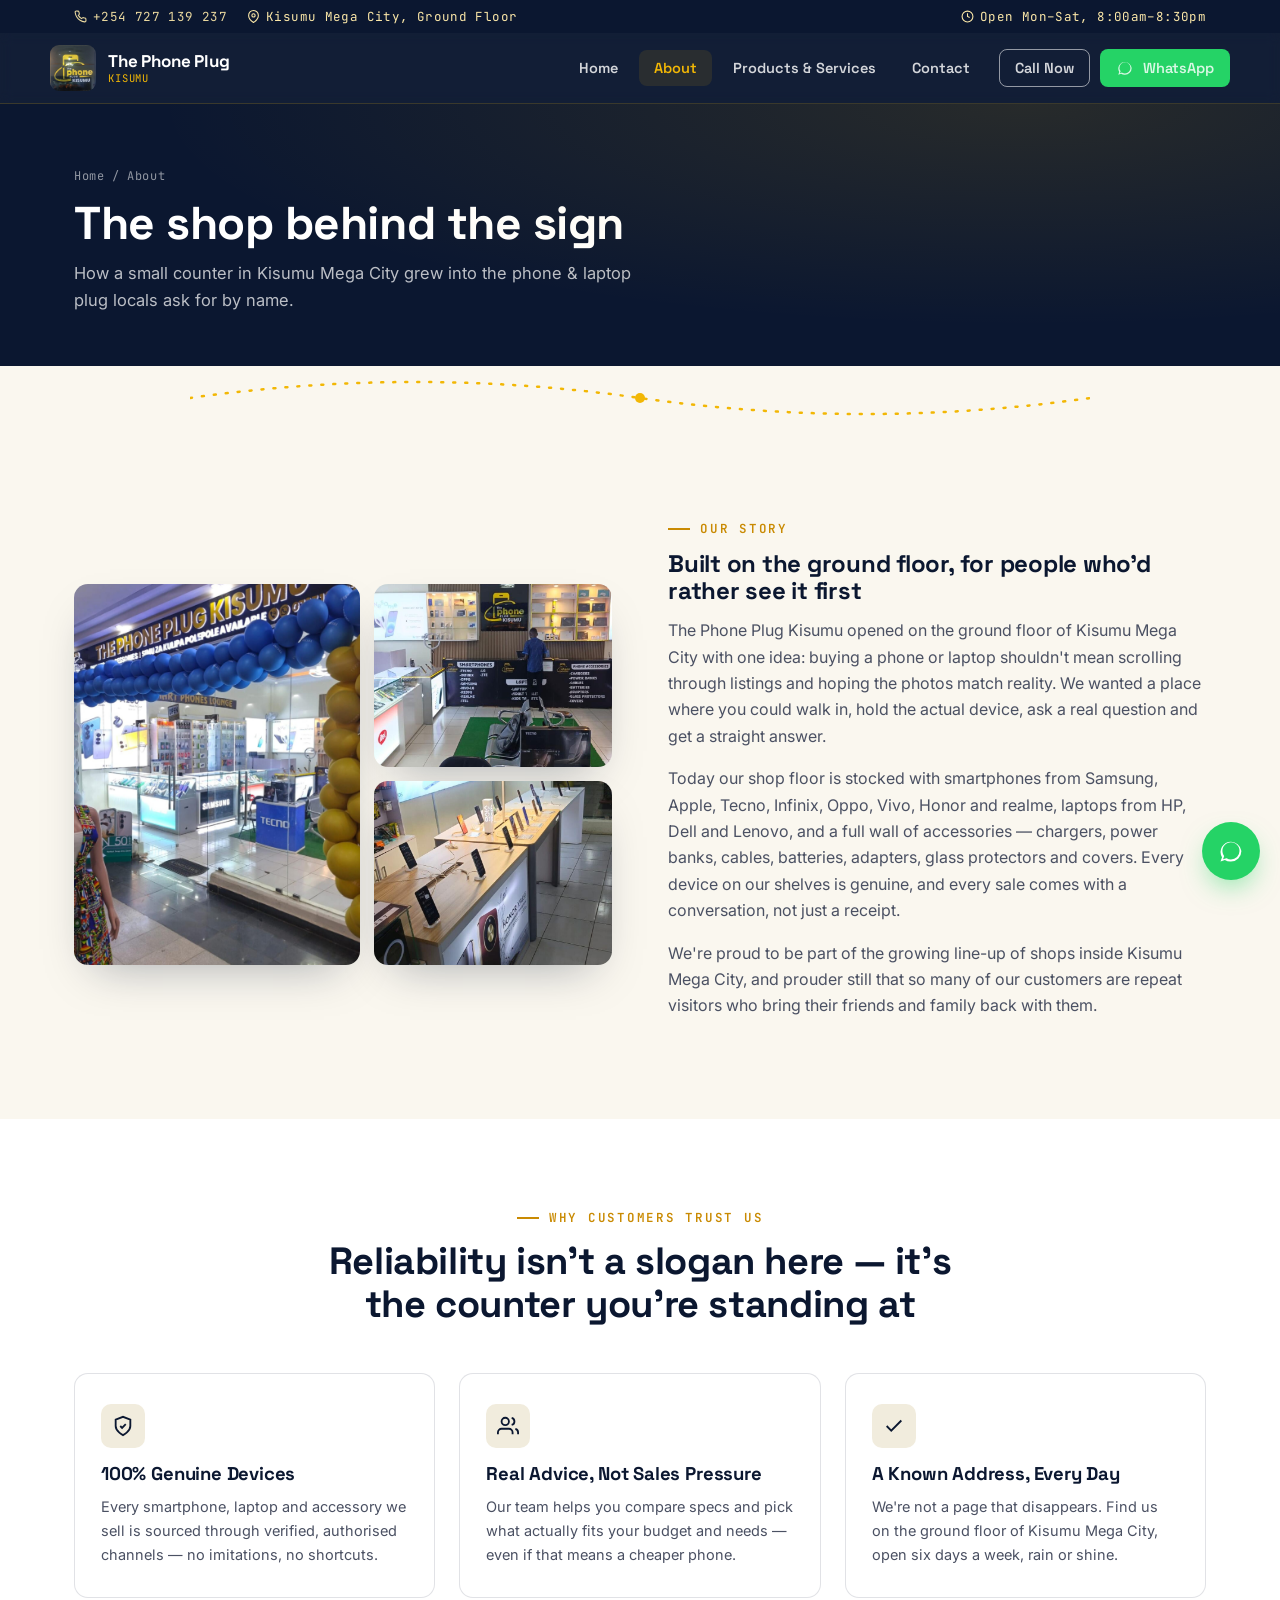
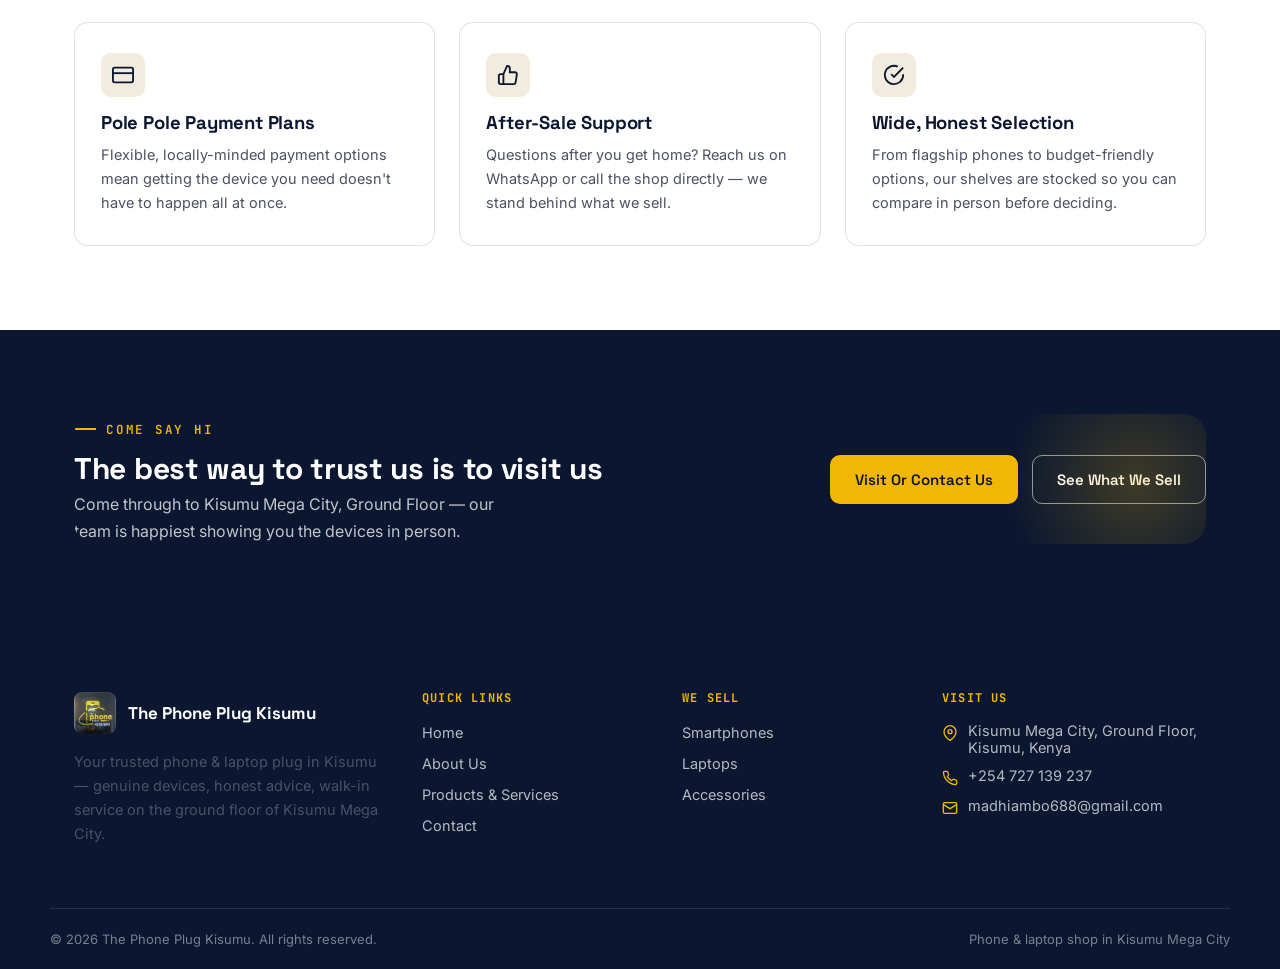
==== commit 0e413d54: "Add files via upload" ====
--- a/thephoneplugkisumu/about.html
+++ b/thephoneplugkisumu/about.html
@@ -202,7 +202,7 @@
         </li>
         <li class="contact-line">
           <svg viewBox="0 0 24 24" fill="none" stroke="currentColor" stroke-width="2"><rect x="2" y="4" width="20" height="16" rx="2"/><path d="m2 7 10 6 10-6"/></svg>
-          madhiambo@gmail.com
+          madhiambo688@gmail.com
         </li>
       </ul>
     </div>
--- a/thephoneplugkisumu/css/styles.css
+++ b/thephoneplugkisumu/css/styles.css
@@ -143,8 +143,17 @@
 header.site-header{
   position:sticky;top:0;z-index:100;
   background:rgba(11,23,48,0.97);
+  border-bottom:1px solid rgba(242,183,5,0.18);
+}
+/* Blur lives on a pseudo-element, not on header itself, so header never
+   becomes a "containing block" for position:fixed children (that's what
+   backdrop-filter/filter/transform do) — otherwise the mobile nav-toggle
+   dropdown below gets trapped inside header's own small box instead of
+   covering the viewport. */
+header.site-header::before{
+  content:"";position:absolute;inset:0;
   backdrop-filter:blur(6px);
-  border-bottom:1px solid rgba(242,183,5,0.18);
+  z-index:-1;pointer-events:none;
 }
 .nav-wrap{
   display:flex;align-items:center;justify-content:space-between;
@@ -217,7 +226,7 @@
     linear-gradient(180deg, rgba(11,23,48,0.55) 0%, rgba(11,23,48,0.35) 35%, rgba(11,23,48,0.92) 100%);
   z-index:1;
 }
-.hero-inner{position:relative;z-index:2;padding:100px 0 56px;width:100%;}
+.hero-inner{position:relative;z-index:2;padding:64px 0 56px;width:100%;}
 .hero-badge{
   display:inline-flex;align-items:center;gap:8px;
   background:rgba(242,183,5,0.14);border:1px solid rgba(242,183,5,0.5);
@@ -620,7 +629,7 @@
 @media (max-width:600px){
   section{padding:56px 0;}
   .hero{min-height:560px;}
-  .hero-inner{padding-top:120px;}
+  .hero-inner{padding-top:76px;}
   .stat-row{gap:18px;}
   .stat b{font-size:22px;}
   .offer-grid{grid-template-columns:1fr;}
